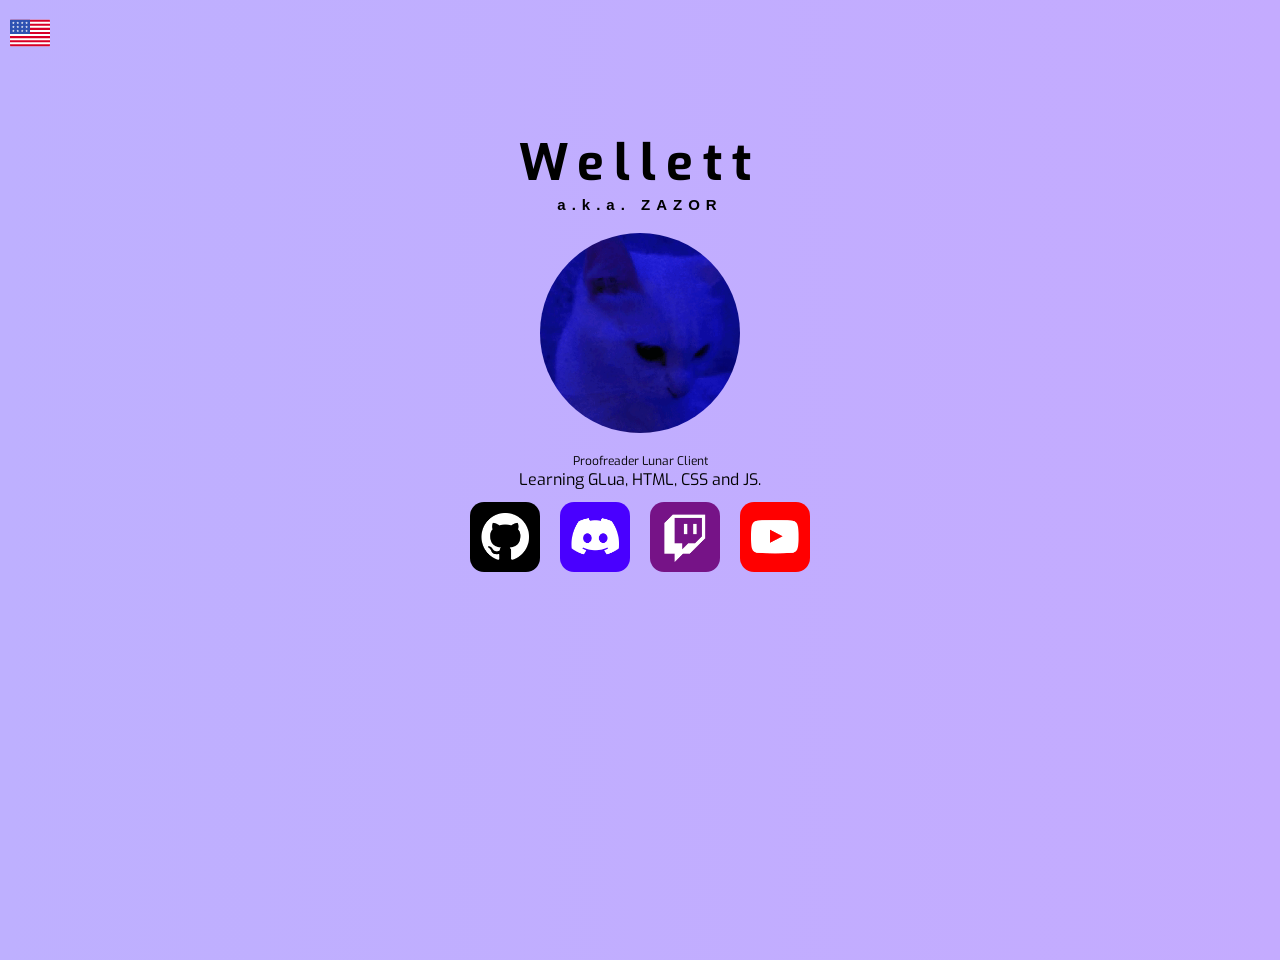
==== index.html @ 1958f784 "UPD lang and optimization(js)" ====
<!DOCTYPE html>
<html lang="en">
<head>
    <meta charset="UTF-8">
    <meta name="viewport" content="width=device-width, initial-scale=1.0">
    <link rel="icon" href="icon/favicon.ico" type="image/x-icon">
    <link rel="icon", type="image/png", href="icon/favicon.png">
    <link rel="stylesheet" type="text/css" href="styles.css">
    <script src="script.js"></script><!--wow-->
</head>
<body>
    <div class="area" >
        <!-- Hello! -->
        <h1>Wellett</h1>
        <h4 data-i18n="aka">a.k.a. ZAZOR</h4>
        
        <div class="img">
            <img src="img/sda.gif" alt="Avatar" width="200" height="200">
        </div>

        <div class="proof" data-i18n="proof">Proofreader Lunar Client</div>
        <div class="info" data-i18n="info">Learning GLua, HTML, CSS and JS.</div>

        <div class="btn">
            <a href="https://github.com/ghgggg12" target="_blank">
                <img src="img/GIT.png" alt="GIT" title="My GitHub" width="70" height="70">
            </a>

            <a href="https://discordapp.com/users/858958180800266260" target="_blank">
                <img src="img/DS.png" alt="DS" title="My Discord" width="70" height="70">
            </a>
            
            <a href="https://www.twitch.tv/welllett" target="_blank">
                <img src="img/TW.png" alt="TW" title="My Twitch" width="70" height="70">
            </a>
            
            <a href="https://www.youtube.com/@Wellett-0" target="_blank">
                <img src="img/YT.png" alt="YT" title="My YouTube" width="70" height="70">
            </a>
        </div>
        <div class="language">
            <button type="button" name="langbtn" onclick="toggleLanguage()">
                <img id="langIcon" src="icon/us.svg" alt="EN" title="Switch Language" width="40" height="40">
            </button>
        </div>
        <ul class="circles">
            <li></li>
            <li></li>
            <li></li>
            <li></li>
            <li></li>
            <li></li>
            <li></li>
            <li></li>
            <li></li>
            <li></li>
        </ul>
    </div >
</body>
</html>
---- styles.css ----
@import url('https://fonts.googleapis.com/css?family=Exo:400,700');
*{
    margin: 0px;
    padding: 0px;
}
body{
    font-family: 'Exo', sans-serif;
    background: #cfceff;
    background: -webkit-linear-gradient(to left, #a78fe9, #a193f3);
    background: linear-gradient(to left, #c4abff, #beb0ff);
    min-height: 100vh;
    overflow: hidden;
    /*background-image: url(img/sda.png);
    background-repeat: repeat;*/
}
.area{
    width: 100%;
    min-height: 100vh;
    position: relative;
    background: transparent;
}
h1{
    padding-top: 70px;
    padding-bottom: 0px;
    margin-top: 60px;
    margin-bottom: 0px;
    line-height: normal;
    letter-spacing: 0.20em;
    font-size: 50px;
    font-style: normal;
    color: #000;
    text-align: center;
    justify-self: center;
    align-self: center;
    margin-left: auto;
    margin-right: auto;
}
h4{
    line-height: normal;
    letter-spacing: 0.4em;
    font-size: 15px;
    font-family: 'Tahoma', sans-serif;
    text-align: center;
    justify-self: center;
    align-self: center;
    margin-left: auto;
    margin-right: auto;
}
.img{
    clip-path: circle();
    margin: 20px;
    display: flex;
    justify-content: center;
    z-index: 1;
    margin-left: auto;
    margin-right: auto;
}
.info{
    text-align: center;
    justify-self: center;
    align-self: center;
    margin-left: auto;
    margin-right: auto;
}
.proof{
    font-size: 12px;
    text-align: center;
    justify-self: center;
    align-self: center;
    margin-left: auto;
    margin-right: auto;
}
.btn{
    padding: 1px;
    margin: 1px;
    display: flex;
    justify-content: center;
    justify-self: center;
    position: relative;
    z-index: 10;
    margin-left: auto;
    margin-right: auto;
}
a{
    margin: 10px;
    display: inline-block;
    transition: transform 0.3s ease, filter 0.3s ease;
}
a:hover img{
    transform: scale(1.2);
    filter: drop-shadow(0 0 20px rgba(0, 0, 0, 0.5)) drop-shadow(0 0 40px rgba(0, 0, 0, 0.3));
}
img{
    border-radius: 20%;
    transition: transform 0.3s ease, filter 0.3s ease;
    display: block;
}
.language{
    display: flex;
    position: relative;
    justify-self: left;
    left: auto;
    bottom: 580px;
    z-index: 10;
    padding: 0px;
    margin: 10px;
}
button{
    background-color:#00000000;
    border: none;
}
button:hover{
    cursor: pointer;
}
.circles{
    position: fixed;
    top: 0;
    left: 0;
    width: 100%;
    height: 100%;
    overflow: hidden;
    pointer-events: none;
    z-index: 0;
}
.circles li{
    position: absolute;
    display: block;
    list-style: none;
    width: 20px;
    height: 20px;
    background: rgba(11, 0, 107, 0.247);
    animation: animate 25s linear infinite;
    bottom: -150px;
}
.circles li:nth-child(1){
    left: 25%;
    width: 80px;
    height: 80px;
    animation-delay: 0s;
}
.circles li:nth-child(2){
    left: 10%;
    width: 20px;
    height: 20px;
    animation-delay: 2s;
    animation-duration: 12s;
}
.circles li:nth-child(3){
    left: 70%;
    width: 20px;
    height: 20px;
    animation-delay: 4s;
}
.circles li:nth-child(4){
    left: 40%;
    width: 60px;
    height: 60px;
    animation-delay: 0s;
    animation-duration: 18s;
}
.circles li:nth-child(5){
    left: 65%;
    width: 20px;
    height: 20px;
    animation-delay: 0s;
}
.circles li:nth-child(6){
    left: 75%;
    width: 110px;
    height: 110px;
    animation-delay: 3s;
}
.circles li:nth-child(7){
    left: 35%;
    width: 150px;
    height: 150px;
    animation-delay: 7s;
}
.circles li:nth-child(8){
    left: 50%;
    width: 25px;
    height: 25px;
    animation-delay: 15s;
    animation-duration: 45s;
}
.circles li:nth-child(9){
    left: 20%;
    width: 15px;
    height: 15px;
    animation-delay: 2s;
    animation-duration: 35s;
}
.circles li:nth-child(10){
    left: 85%;
    width: 150px;
    height: 150px;
    animation-delay: 0s;
    animation-duration: 11s;
}
@keyframes animate{
    0%{
        transform: translateY(0) rotate(0deg);
        opacity: 1;
        border-radius: 0;
    }
    100%{
        transform: translateY(-1000px) rotate(720deg);
        opacity: 0;
        border-radius: 50%;
    }
}
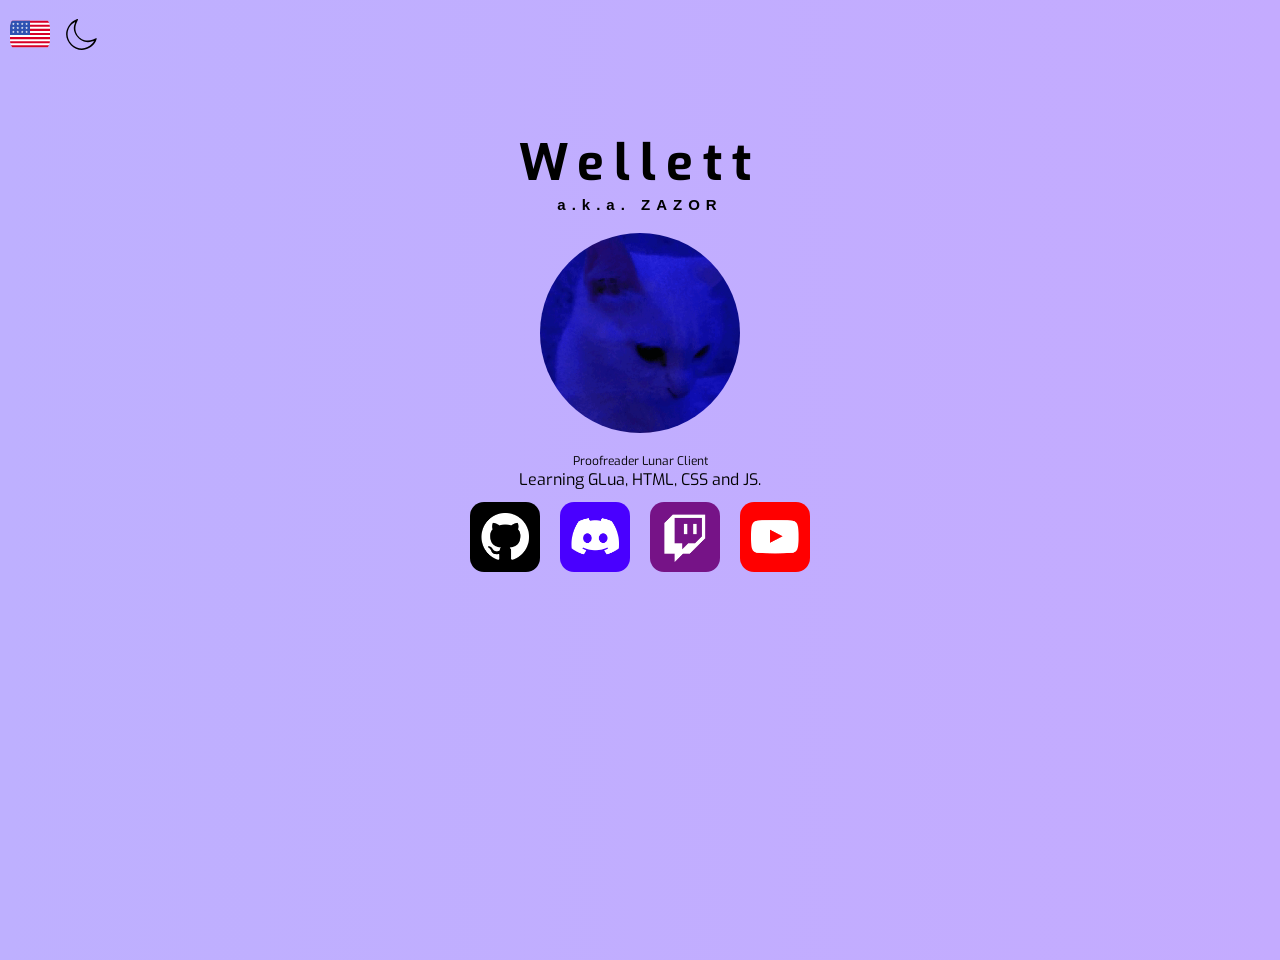
==== commit 6464265f: "UPD" ====
--- a/index.html
+++ b/index.html
@@ -39,8 +39,13 @@
             </a>
         </div>
         <div class="language">
-            <button type="button" name="langbtn" onclick="toggleLanguage()">
+            <button type="button" onclick="toggleLanguage()">
                 <img id="langIcon" src="icon/us.svg" alt="EN" title="Switch Language" width="40" height="40">
+            </button>
+        </div>
+        <div class="btntm">
+            <button type="button" onclick="toggleTheme()">
+                <img id="tmIcon" src="icon/white.svg" alt="sun" width="35" height="35">
             </button>
         </div>
         <ul class="circles">
--- a/styles.css
+++ b/styles.css
@@ -12,6 +12,11 @@
     overflow: hidden;
     /*background-image: url(img/sda.png);
     background-repeat: repeat;*/
+}
+body.dark-theme {
+    background: #0a0a1a;
+    background: -webkit-linear-gradient(to left, #1a1a3e, #0a0a1a);
+    background: linear-gradient(to left, #1a1a3e, #121233);
 }
 .area{
     width: 100%;
@@ -96,7 +101,7 @@
     display: block;
 }
 .language{
-    display: flex;
+    display: inline-block;
     position: relative;
     justify-self: left;
     left: auto;
@@ -105,12 +110,27 @@
     padding: 0px;
     margin: 10px;
 }
+.btntm{
+    display: inline-block;
+    position: relative;
+    justify-self: left;
+    bottom: 582.4px;
+    right: 10px;
+    z-index: 10;
+    padding: 0px;
+    margin: 10px;
+}
 button{
     background-color:#00000000;
     border: none;
+    transition: transform 0.3s ease, filter 0.3s ease;
 }
 button:hover{
+    transform: scale(1.22);
     cursor: pointer;
+}
+#langIcon{
+    border-radius: 35%;
 }
 .circles{
     position: fixed;
@@ -128,7 +148,7 @@
     list-style: none;
     width: 20px;
     height: 20px;
-    background: rgba(11, 0, 107, 0.247);
+    background: rgba(14, 0, 141, 0.247);
     animation: animate 25s linear infinite;
     bottom: -150px;
 }
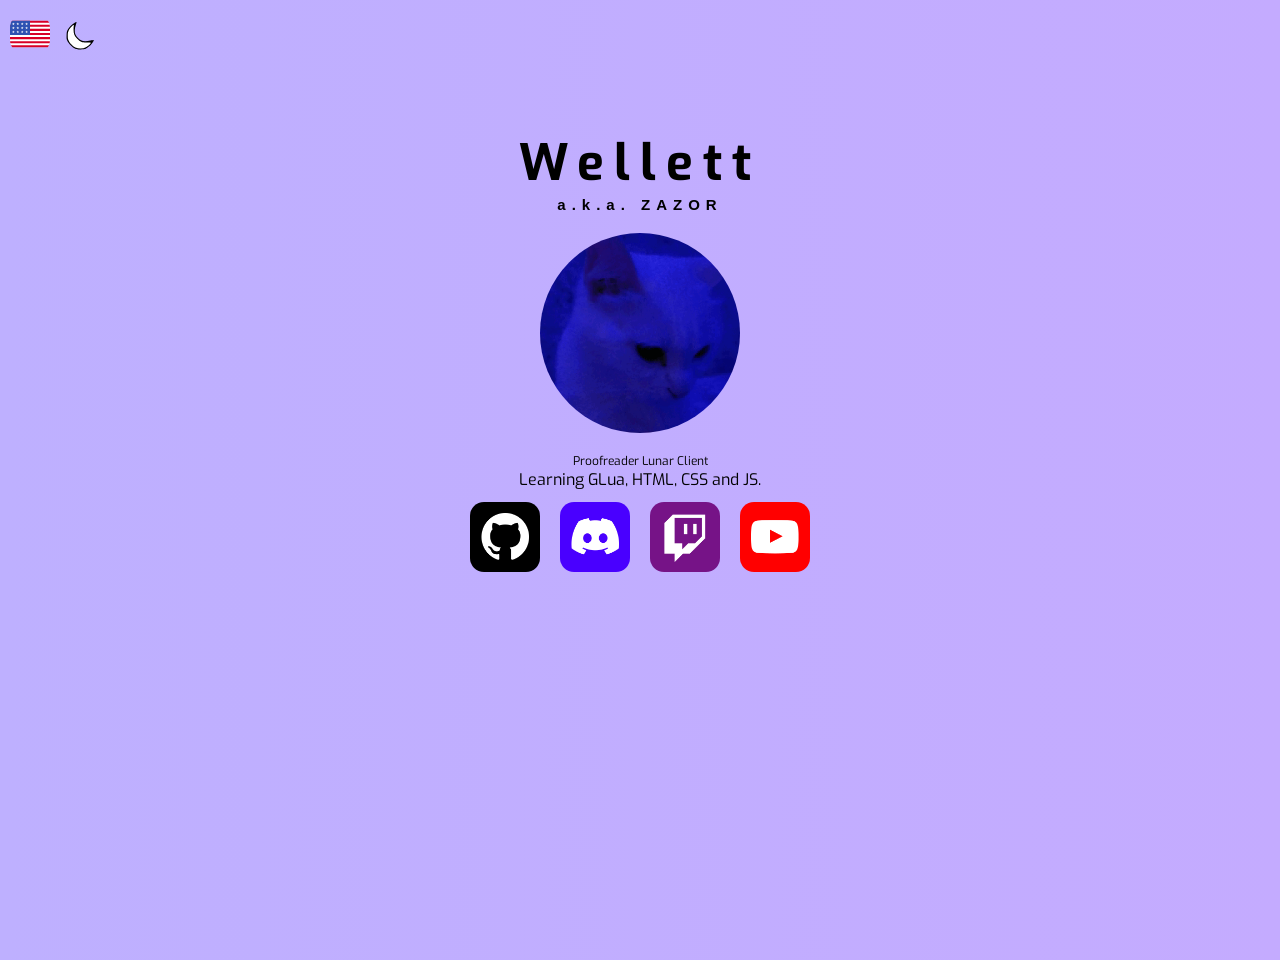
==== commit d4312321: "UPD" ====
--- a/index.html
+++ b/index.html
@@ -45,7 +45,7 @@
         </div>
         <div class="btntm">
             <button type="button" onclick="toggleTheme()">
-                <img id="tmIcon" src="icon/white.svg" alt="sun" width="35" height="35">
+                <img id="tmIcon" src="icon/white.svg" alt="sun" width="32" height="32">
             </button>
         </div>
         <ul class="circles">
--- a/styles.css
+++ b/styles.css
@@ -55,6 +55,7 @@
     clip-path: circle();
     margin: 20px;
     display: flex;
+    justify-self: center;
     justify-content: center;
     z-index: 1;
     margin-left: auto;
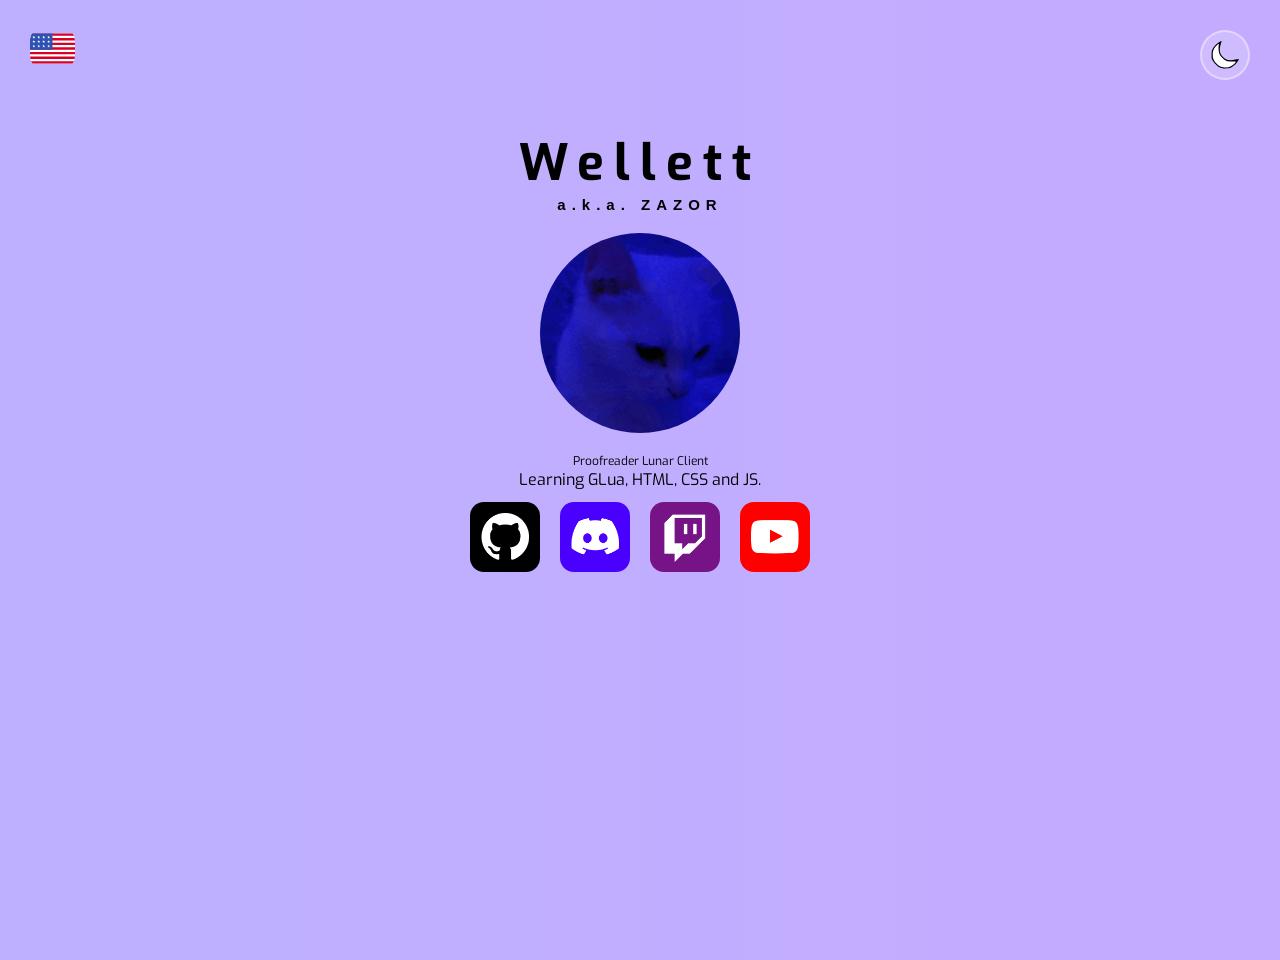
==== commit 9f00bef8: "UPD" ====
--- a/index.html
+++ b/index.html
@@ -3,63 +3,78 @@
 <head>
     <meta charset="UTF-8">
     <meta name="viewport" content="width=device-width, initial-scale=1.0">
+
     <link rel="icon" href="icon/favicon.ico" type="image/x-icon">
-    <link rel="icon", type="image/png", href="icon/favicon.png">
+    <link rel="icon" type="image/png" href="icon/favicon.png">
+
     <link rel="stylesheet" type="text/css" href="styles.css">
+
     <script src="script.js"></script><!--wow-->
 </head>
 <body>
     <div class="area" >
         <!-- Hello! -->
-        <h1>Wellett</h1>
-        <h4 data-i18n="aka">a.k.a. ZAZOR</h4>
-        
-        <div class="img">
-            <img src="img/sda.gif" alt="Avatar" width="200" height="200">
+        <div>
+            <h1>Wellett</h1>
+            <h4 data-i18n="aka">a.k.a. ZAZOR</h4>
+
+            <div class="img">
+                <img src="img/sda.gif" alt="Avatar" width="200" height="200">
+            </div>
         </div>
 
-        <div class="proof" data-i18n="proof">Proofreader Lunar Client</div>
-        <div class="info" data-i18n="info">Learning GLua, HTML, CSS and JS.</div>
+        <div>
+            <div class="proof" data-i18n="proof">Proofreader Lunar Client</div>
+            <div class="info" data-i18n="info">Learning GLua, HTML, CSS and JS.</div>
+        </div>
 
-        <div class="btn">
-            <a href="https://github.com/ghgggg12" target="_blank">
-                <img src="img/GIT.png" alt="GIT" title="My GitHub" width="70" height="70">
-            </a>
+        <div>
+            <div class="btn">
+                <a href="https://github.com/ghgggg12" target="_blank">
+                    <img src="img/GIT.png" alt="GIT" title="My GitHub" width="70" height="70">
+                </a>
 
-            <a href="https://discordapp.com/users/858958180800266260" target="_blank">
-                <img src="img/DS.png" alt="DS" title="My Discord" width="70" height="70">
-            </a>
-            
-            <a href="https://www.twitch.tv/welllett" target="_blank">
-                <img src="img/TW.png" alt="TW" title="My Twitch" width="70" height="70">
-            </a>
-            
-            <a href="https://www.youtube.com/@Wellett-0" target="_blank">
-                <img src="img/YT.png" alt="YT" title="My YouTube" width="70" height="70">
-            </a>
+                <a href="https://discordapp.com/users/858958180800266260" target="_blank">
+                    <img src="img/DS.png" alt="DS" title="My Discord" width="70" height="70">
+                </a>
+                
+                <a href="https://www.twitch.tv/welllett" target="_blank">
+                    <img src="img/TW.png" alt="TW" title="My Twitch" width="70" height="70">
+                </a>
+                
+                <a href="https://www.youtube.com/@Wellett-0" target="_blank">
+                    <img src="img/YT.png" alt="YT" title="My YouTube" width="70" height="70">
+                </a>
+            </div>
         </div>
-        <div class="language">
-            <button type="button" onclick="toggleLanguage()">
-                <img id="langIcon" src="icon/us.svg" alt="EN" title="Switch Language" width="40" height="40">
-            </button>
+        
+        <div>
+            <div class="language">
+                <button type="button" onclick="toggleLanguage()">
+                    <img id="langIcon" src="icon/us.svg" alt="EN" title="Switch Language" width="45" height="45">
+                </button>
+            </div>
+            <div class="btntm">
+                <button type="button" onclick="toggleTheme()">
+                    <img id="tmIcon" src="icon/white.svg" alt="sun" width="32" height="32">
+                </button>
+            </div>
         </div>
-        <div class="btntm">
-            <button type="button" onclick="toggleTheme()">
-                <img id="tmIcon" src="icon/white.svg" alt="sun" width="32" height="32">
-            </button>
+
+        <div>
+            <ul class="circles">
+                <li></li>
+                <li></li>
+                <li></li>
+                <li></li>
+                <li></li>
+                <li></li>
+                <li></li>
+                <li></li>
+                <li></li>
+                <li></li>
+            </ul>
         </div>
-        <ul class="circles">
-            <li></li>
-            <li></li>
-            <li></li>
-            <li></li>
-            <li></li>
-            <li></li>
-            <li></li>
-            <li></li>
-            <li></li>
-            <li></li>
-        </ul>
     </div >
 </body>
 </html>
--- a/styles.css
+++ b/styles.css
@@ -25,20 +25,20 @@
     background: transparent;
 }
 h1{
+    text-align: center;
+    justify-self: center;
+    align-self: center;
+    margin-left: auto;
+    margin-right: auto;
+    line-height: normal;
     padding-top: 70px;
     padding-bottom: 0px;
     margin-top: 60px;
     margin-bottom: 0px;
-    line-height: normal;
     letter-spacing: 0.20em;
     font-size: 50px;
     font-style: normal;
     color: #000;
-    text-align: center;
-    justify-self: center;
-    align-self: center;
-    margin-left: auto;
-    margin-right: auto;
 }
 h4{
     line-height: normal;
@@ -61,6 +61,12 @@
     margin-left: auto;
     margin-right: auto;
 }
+.img img{
+    transition: transform 0.3s ease, filter 0.3s ease;
+}
+.img img:hover{
+    transform: scale(1.1);
+}
 .info{
     text-align: center;
     justify-self: center;
@@ -69,12 +75,12 @@
     margin-right: auto;
 }
 .proof{
+    text-align: center;
+    justify-self: center;
+    align-self: center;
+    margin-left: auto;
+    margin-right: auto;
     font-size: 12px;
-    text-align: center;
-    justify-self: center;
-    align-self: center;
-    margin-left: auto;
-    margin-right: auto;
 }
 .btn{
     padding: 1px;
@@ -96,42 +102,71 @@
     transform: scale(1.2);
     filter: drop-shadow(0 0 20px rgba(0, 0, 0, 0.5)) drop-shadow(0 0 40px rgba(0, 0, 0, 0.3));
 }
-img{
+a img{
     border-radius: 20%;
     transition: transform 0.3s ease, filter 0.3s ease;
     display: block;
 }
 .language{
     display: inline-block;
-    position: relative;
-    justify-self: left;
-    left: auto;
-    bottom: 580px;
+    position: fixed;
+    top: 16px;
+    left: 20px;
     z-index: 10;
     padding: 0px;
     margin: 10px;
 }
+.language button{
+    background-color:#00000000;
+    border: none;
+    transition: transform 0.3s ease, filter 0.3s ease;
+}
+.language button:hover{
+    transform: scale(1.22);
+    cursor: pointer;
+}
+#langIcon{
+    border-radius: 35%;
+}
 .btntm{
     display: inline-block;
-    position: relative;
-    justify-self: left;
-    bottom: 582.4px;
-    right: 10px;
+    position: fixed;
+    top: 30px;
+    right: 3ch;
     z-index: 10;
     padding: 0px;
-    margin: 10px;
-}
-button{
-    background-color:#00000000;
-    border: none;
-    transition: transform 0.3s ease, filter 0.3s ease;
-}
-button:hover{
-    transform: scale(1.22);
+    margin: 0px;
+}
+.btntm button{
+    border: 2px solid rgba(255, 255, 255, 0.4);
+    border-radius: 50%;
+    display: flex;
+    align-items: center;
+    justify-content: center;
+    width: 50px;
+    height: 50px;
+    background: rgba(255, 255, 255, 0.2);
     cursor: pointer;
-}
-#langIcon{
-    border-radius: 35%;
+    padding: 8px;
+    transition: all 0.3s ease;
+    backdrop-filter: blur(10px);
+}
+.btntm button:hover{
+    transform: scale(1.1);
+    background: rgba(255, 255, 255, 0.3);
+    border-color: rgba(255, 255, 255, 0.6);
+    box-shadow: 0 0 30px rgba(255, 255, 255, 0.3);
+}
+.btntm button:active{
+    transform: scale(0.9);
+}
+.btntm button img{
+    display: block;
+    width: 32px;
+    height: 32px;
+    transition: transform 0.6s cubic-bezier(0.68, -0.55, 0.265, 1.55);
+    border-radius: 50%;
+    object-fit: contain;
 }
 .circles{
     position: fixed;
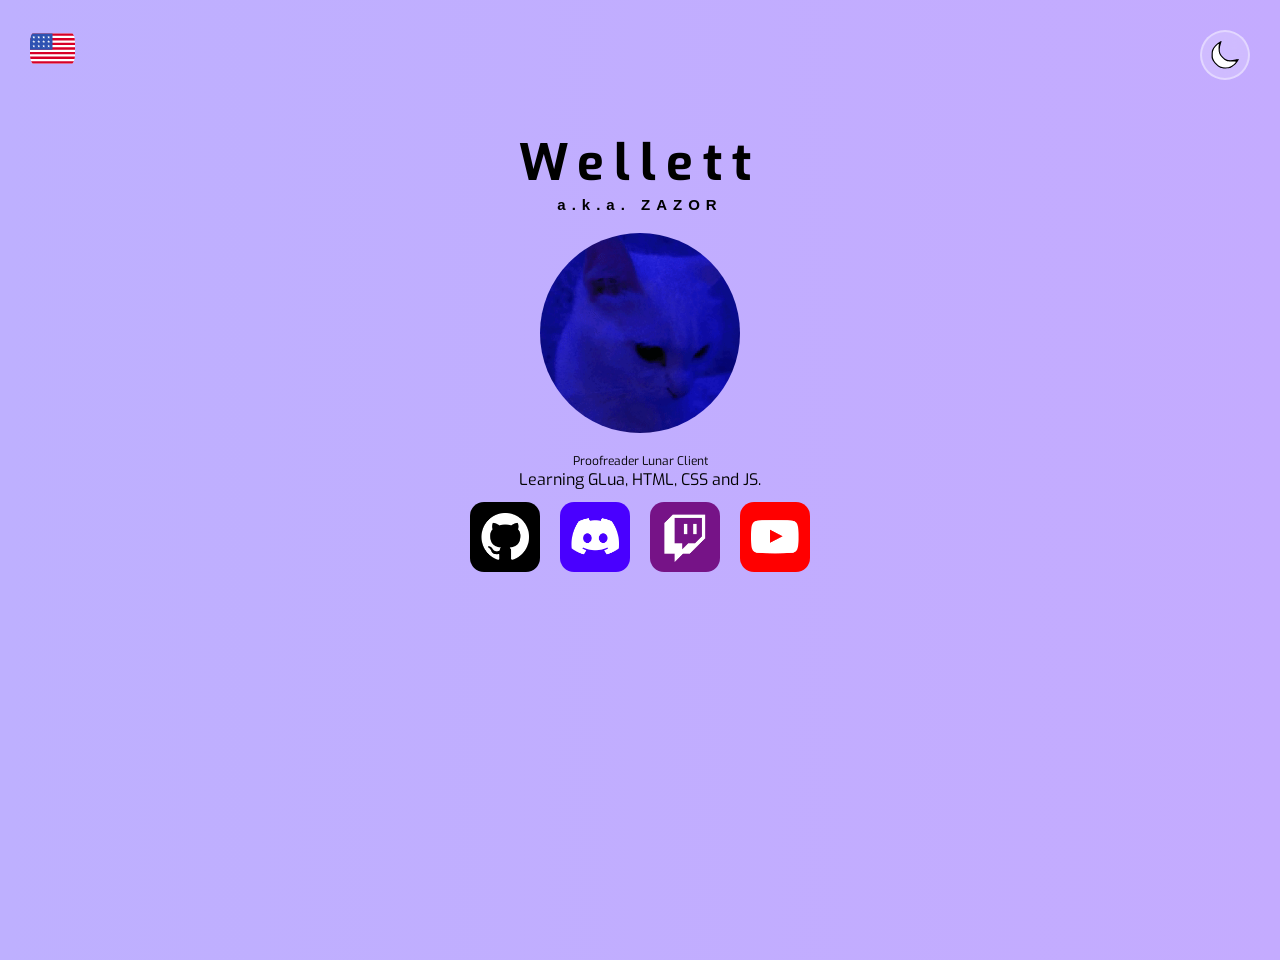
==== commit eda26596: "miniminiminifix" ====
--- a/index.html
+++ b/index.html
@@ -55,7 +55,7 @@
                 </button>
             </div>
             <div class="btntm">
-                <button type="button" onclick="toggleTheme()">
+                <button type="button" onclick="toggleTheme()" title="Toggle theme">
                     <img id="tmIcon" src="icon/white.svg" alt="sun" width="32" height="32">
                 </button>
             </div>
@@ -77,4 +77,4 @@
         </div>
     </div >
 </body>
-</html>+</html>
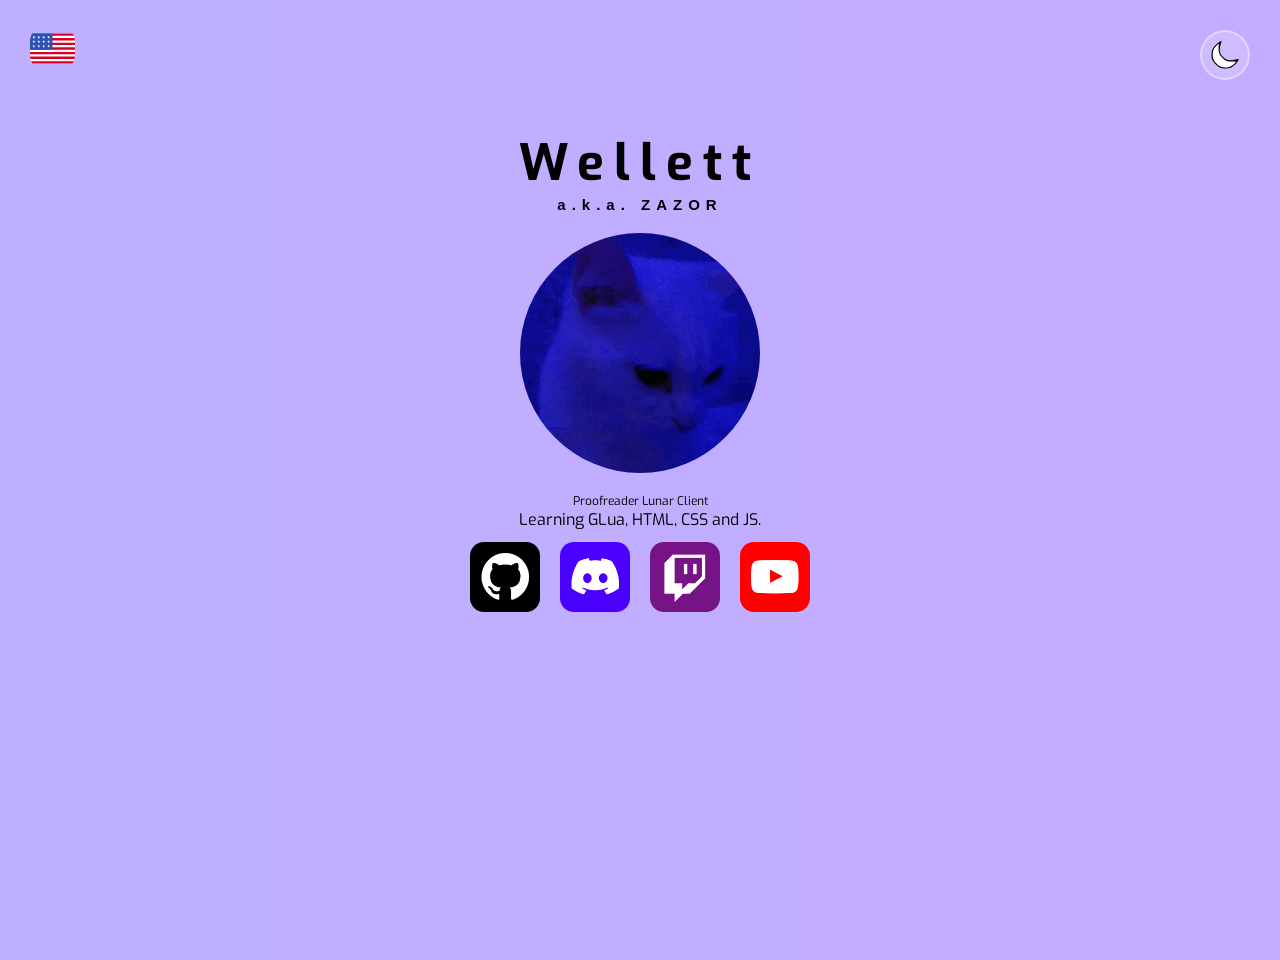
==== commit d51e4006: "Add files via upload" ====
--- a/index.html
+++ b/index.html
@@ -4,8 +4,10 @@
     <meta charset="UTF-8">
     <meta name="viewport" content="width=device-width, initial-scale=1.0">
 
-    <link rel="icon" href="icon/favicon.ico" type="image/x-icon">
-    <link rel="icon" type="image/png" href="icon/favicon.png">
+    <link href="https://fonts.googleapis.com/css?family=Exo:400,700" rel="stylesheet">
+
+    <link rel="icon" href="assets/icon/favicon.ico" type="image/x-icon">
+    <link rel="icon" href="assets/icon/favicon.png" type="image/png">
 
     <link rel="stylesheet" type="text/css" href="styles.css">
 
@@ -14,54 +16,54 @@
 <body>
     <div class="area" >
         <!-- Hello! -->
-        <div>
+        <header>
             <h1>Wellett</h1>
             <h4 data-i18n="aka">a.k.a. ZAZOR</h4>
 
             <div class="img">
-                <img src="img/sda.gif" alt="Avatar" width="200" height="200">
+                <img src="assets/img/sda.gif" alt="Avatar" class="ava">
             </div>
-        </div>
+        </header>
 
-        <div>
-            <div class="proof" data-i18n="proof">Proofreader Lunar Client</div>
-            <div class="info" data-i18n="info">Learning GLua, HTML, CSS and JS.</div>
-        </div>
+        <main>
+            <section>
+                <div class="proof" data-i18n="proof">Proofreader Lunar Client</div>
+                <div class="info" data-i18n="info">Learning GLua, HTML, CSS and JS.</div>
+            </section>
+            
+            <section>
+                <div class="btn">
+                    <a href="https://github.com/ghgggg12" target="_blank">
+                        <img src="assets/img/GIT.png" alt="GITHUB" class="git" title="My GitHub">
+                    </a>
 
-        <div>
-            <div class="btn">
-                <a href="https://github.com/ghgggg12" target="_blank">
-                    <img src="img/GIT.png" alt="GIT" title="My GitHub" width="70" height="70">
-                </a>
+                    <a href="https://discordapp.com/users/858958180800266260" target="_blank">
+                        <img src="assets/img/DS.png" alt="DISCORD" class="ds" title="My Discord">
+                    </a>
+                    
+                    <a href="https://www.twitch.tv/welllett" target="_blank">
+                        <img src="assets/img/TW.png" alt="TWITCH" class="tw" title="My Twitch">
+                    </a>
+                    
+                    <a href="https://www.youtube.com/@Wellett-0" target="_blank">
+                        <img src="assets/img/YT.png" alt="YOUTUBE" class="yt" title="My YouTube">
+                    </a>
+                </div>
+            </section>
+        </main> 
 
-                <a href="https://discordapp.com/users/858958180800266260" target="_blank">
-                    <img src="img/DS.png" alt="DS" title="My Discord" width="70" height="70">
-                </a>
-                
-                <a href="https://www.twitch.tv/welllett" target="_blank">
-                    <img src="img/TW.png" alt="TW" title="My Twitch" width="70" height="70">
-                </a>
-                
-                <a href="https://www.youtube.com/@Wellett-0" target="_blank">
-                    <img src="img/YT.png" alt="YT" title="My YouTube" width="70" height="70">
-                </a>
-            </div>
-        </div>
-        
-        <div>
+        <footer>
             <div class="language">
-                <button type="button" onclick="toggleLanguage()">
-                    <img id="langIcon" src="icon/us.svg" alt="EN" title="Switch Language" width="45" height="45">
+                <button type="button" id="langBtn">
+                    <img id="langIcon" src="assets/icon/us.svg" class="lg" title="Switch Language">
                 </button>
             </div>
             <div class="btntm">
-                <button type="button" onclick="toggleTheme()" title="Toggle theme">
-                    <img id="tmIcon" src="icon/white.svg" alt="sun" width="32" height="32">
+                <button type="button" id="themeBtn" title="Toggle theme">
+                    <img id="tmIcon" src="assets/icon/white.svg" class="th">
                 </button>
             </div>
-        </div>
 
-        <div>
             <ul class="circles">
                 <li></li>
                 <li></li>
@@ -74,7 +76,7 @@
                 <li></li>
                 <li></li>
             </ul>
-        </div>
+        </footer>
     </div >
 </body>
-</html>
+</html>
--- a/styles.css
+++ b/styles.css
@@ -1,4 +1,3 @@
-@import url('https://fonts.googleapis.com/css?family=Exo:400,700');
 *{
     margin: 0px;
     padding: 0px;
@@ -67,6 +66,10 @@
 .img img:hover{
     transform: scale(1.1);
 }
+img.ava{
+    width: 200;
+    height: 200;
+}
 .info{
     text-align: center;
     justify-self: center;
@@ -92,6 +95,8 @@
     z-index: 10;
     margin-left: auto;
     margin-right: auto;
+    width: 70;
+    height: 70;
 }
 a{
     margin: 10px;
@@ -106,6 +111,10 @@
     border-radius: 20%;
     transition: transform 0.3s ease, filter 0.3s ease;
     display: block;
+}
+img.yt, img.tw, img.git, img.ds{
+    width: 70px;
+    height: 70px;
 }
 .language{
     display: inline-block;
@@ -127,6 +136,10 @@
 }
 #langIcon{
     border-radius: 35%;
+}
+img.lg{
+    width: 45px;
+    height: 45px;
 }
 .btntm{
     display: inline-block;
@@ -168,6 +181,10 @@
     border-radius: 50%;
     object-fit: contain;
 }
+img.th{
+    width: 32px;
+    height: 32px;
+}
 .circles{
     position: fixed;
     top: 0;
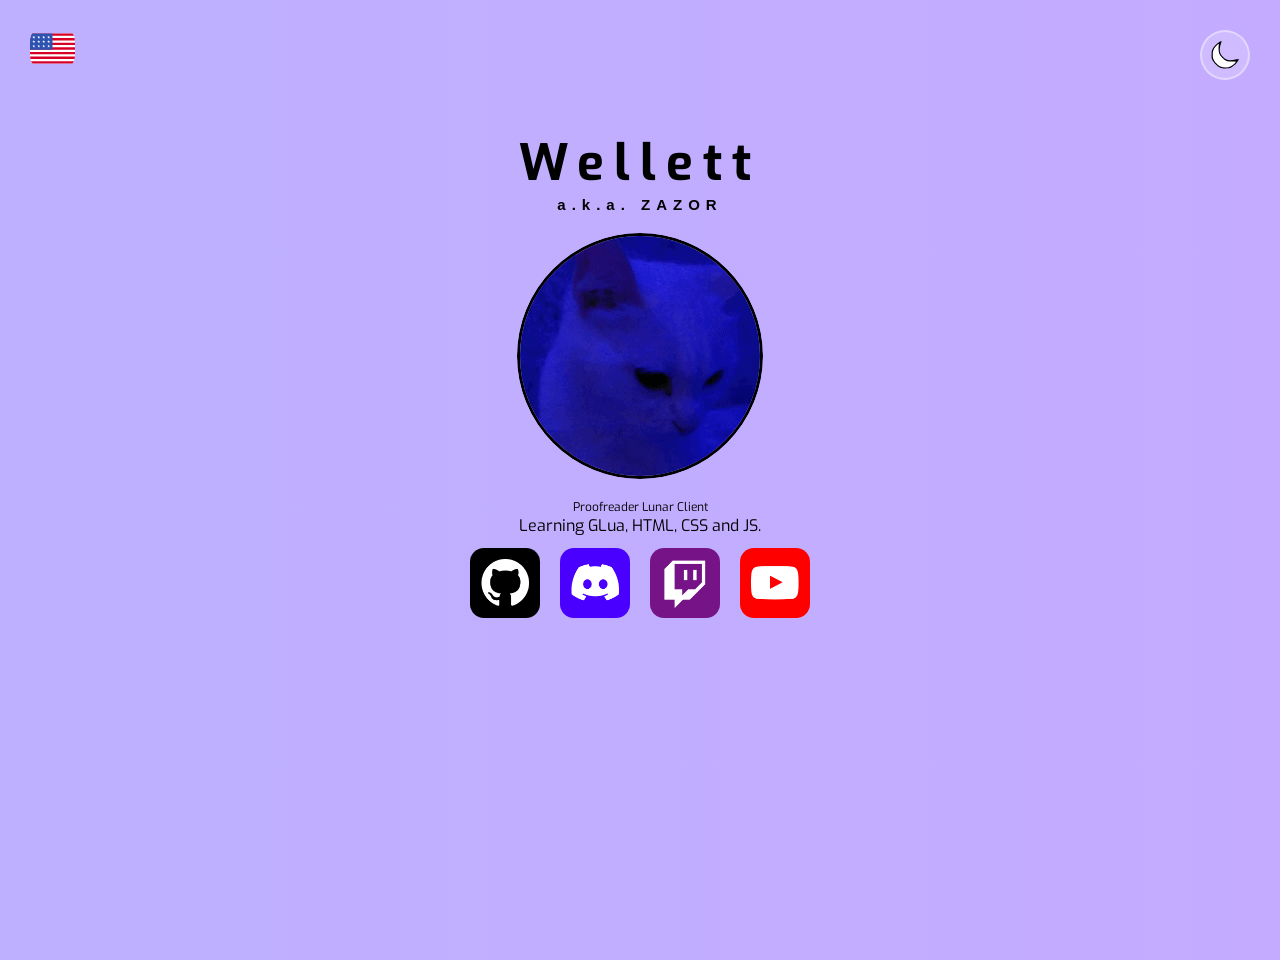
==== commit 1913a3b6: "UPD" ====
--- a/index.html
+++ b/index.html
@@ -10,10 +10,9 @@
     <link rel="icon" href="assets/icon/favicon.png" type="image/png">
 
     <link rel="stylesheet" type="text/css" href="styles.css">
-
-    <script src="script.js"></script><!--wow-->
 </head>
 <body>
+    <script src="script.js"></script>
     <div class="area" >
         <!-- Hello! -->
         <header>
--- a/styles.css
+++ b/styles.css
@@ -47,6 +47,7 @@
     text-align: center;
     justify-self: center;
     align-self: center;
+    margin-bottom: 20px;
     margin-left: auto;
     margin-right: auto;
 }
@@ -57,10 +58,11 @@
     justify-self: center;
     justify-content: center;
     z-index: 1;
-    margin-left: auto;
-    margin-right: auto;
+    margin: 0px;
 }
 .img img{
+    border:3.5px solid black;
+    border-radius: 100%;
     transition: transform 0.3s ease, filter 0.3s ease;
 }
 .img img:hover{
@@ -70,20 +72,21 @@
     width: 200;
     height: 200;
 }
+.proof{
+    margin-top: 20px;
+    text-align: center;
+    justify-self: center;
+    align-self: center;
+    margin-left: auto;
+    margin-right: auto;
+    font-size: 12px;
+}
 .info{
     text-align: center;
     justify-self: center;
     align-self: center;
     margin-left: auto;
     margin-right: auto;
-}
-.proof{
-    text-align: center;
-    justify-self: center;
-    align-self: center;
-    margin-left: auto;
-    margin-right: auto;
-    font-size: 12px;
 }
 .btn{
     padding: 1px;
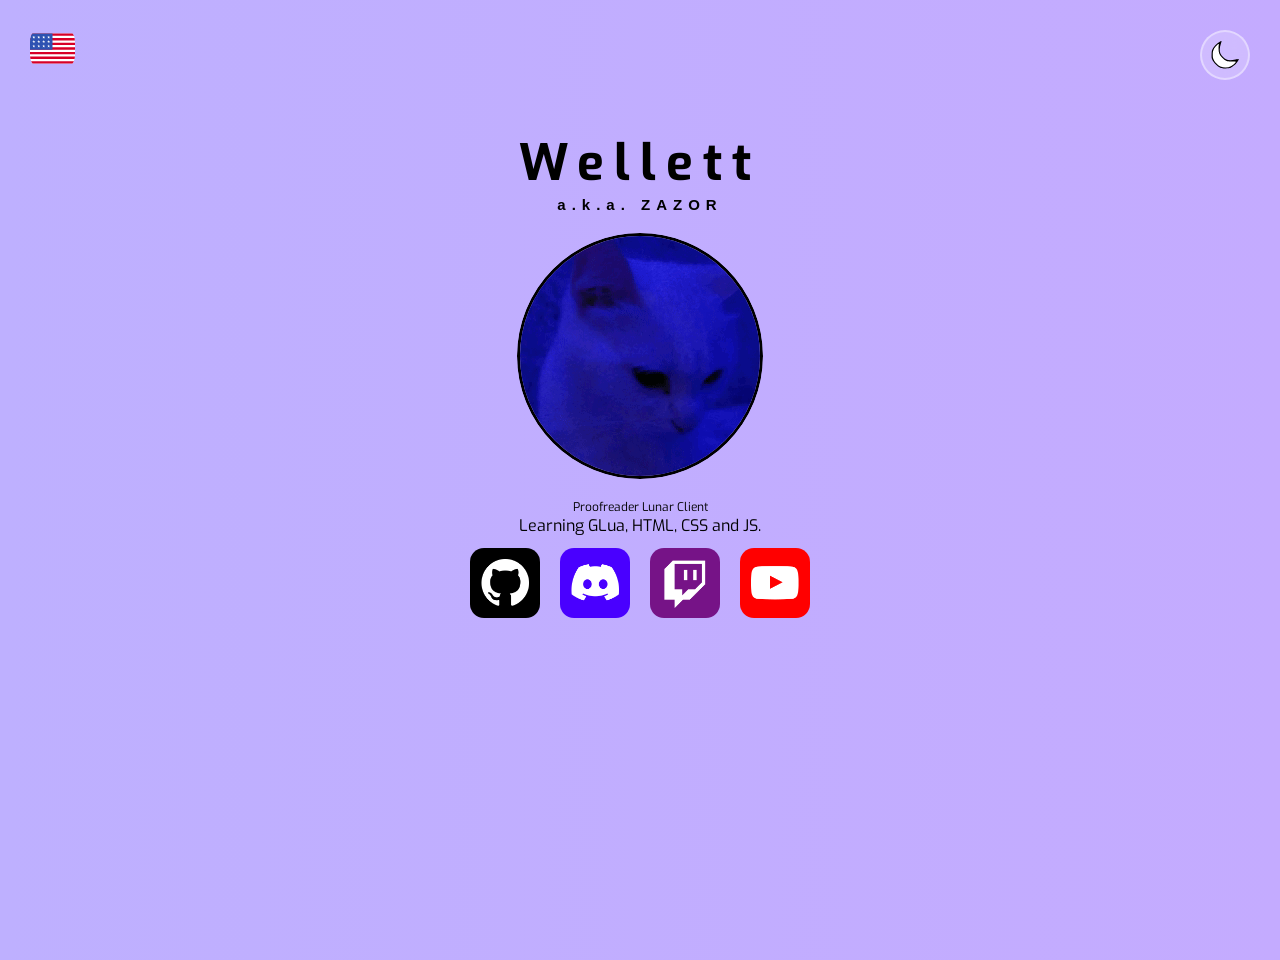
==== commit 09557572: "index.html" ====
--- a/index.html
+++ b/index.html
@@ -27,7 +27,7 @@
         <main>
             <section>
                 <div class="proof" data-i18n="proof">Proofreader Lunar Client</div>
-                <div class="info" data-i18n="info">Learning GLua, HTML, CSS and JS.</div>
+                <div class="info" data-i18n="info">Learning GLua, HTML, CSS and TS.</div>
             </section>
             
             <section>
@@ -78,4 +78,4 @@
         </footer>
     </div >
 </body>
-</html>+</html>
